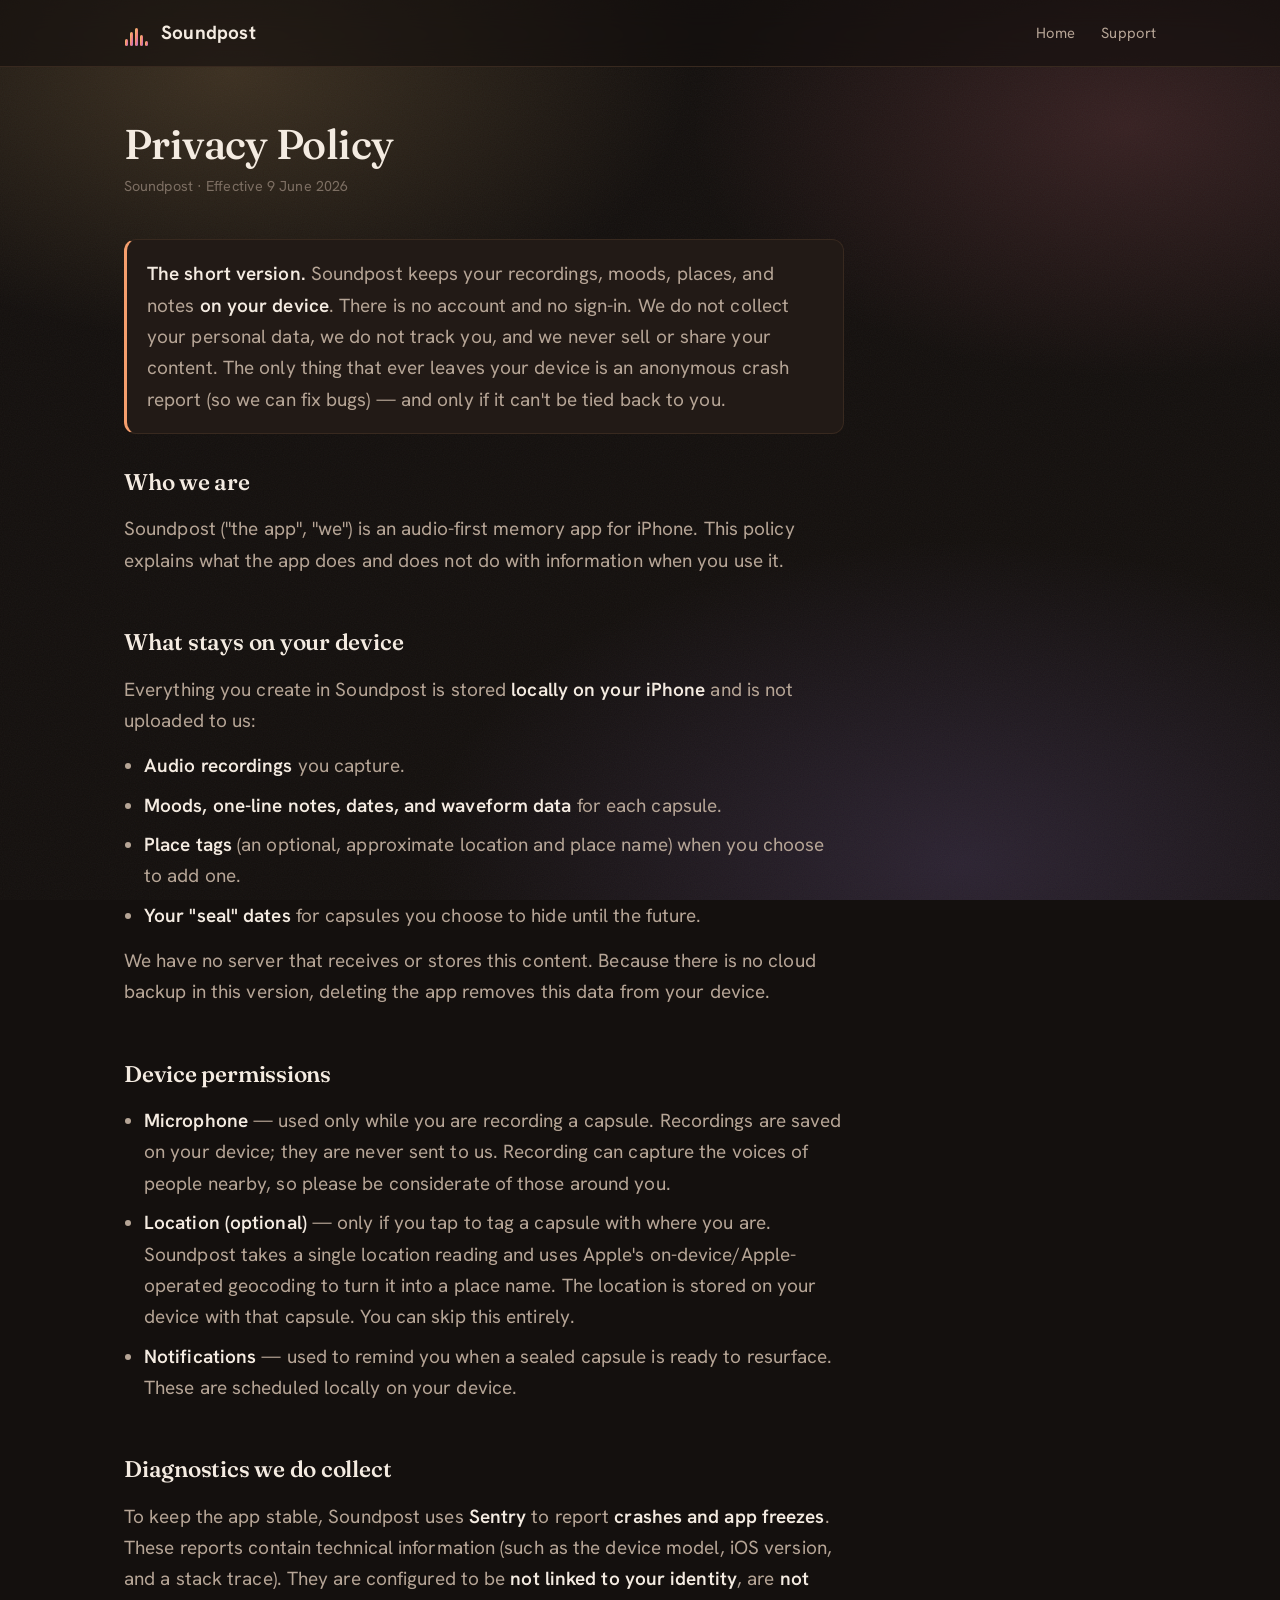
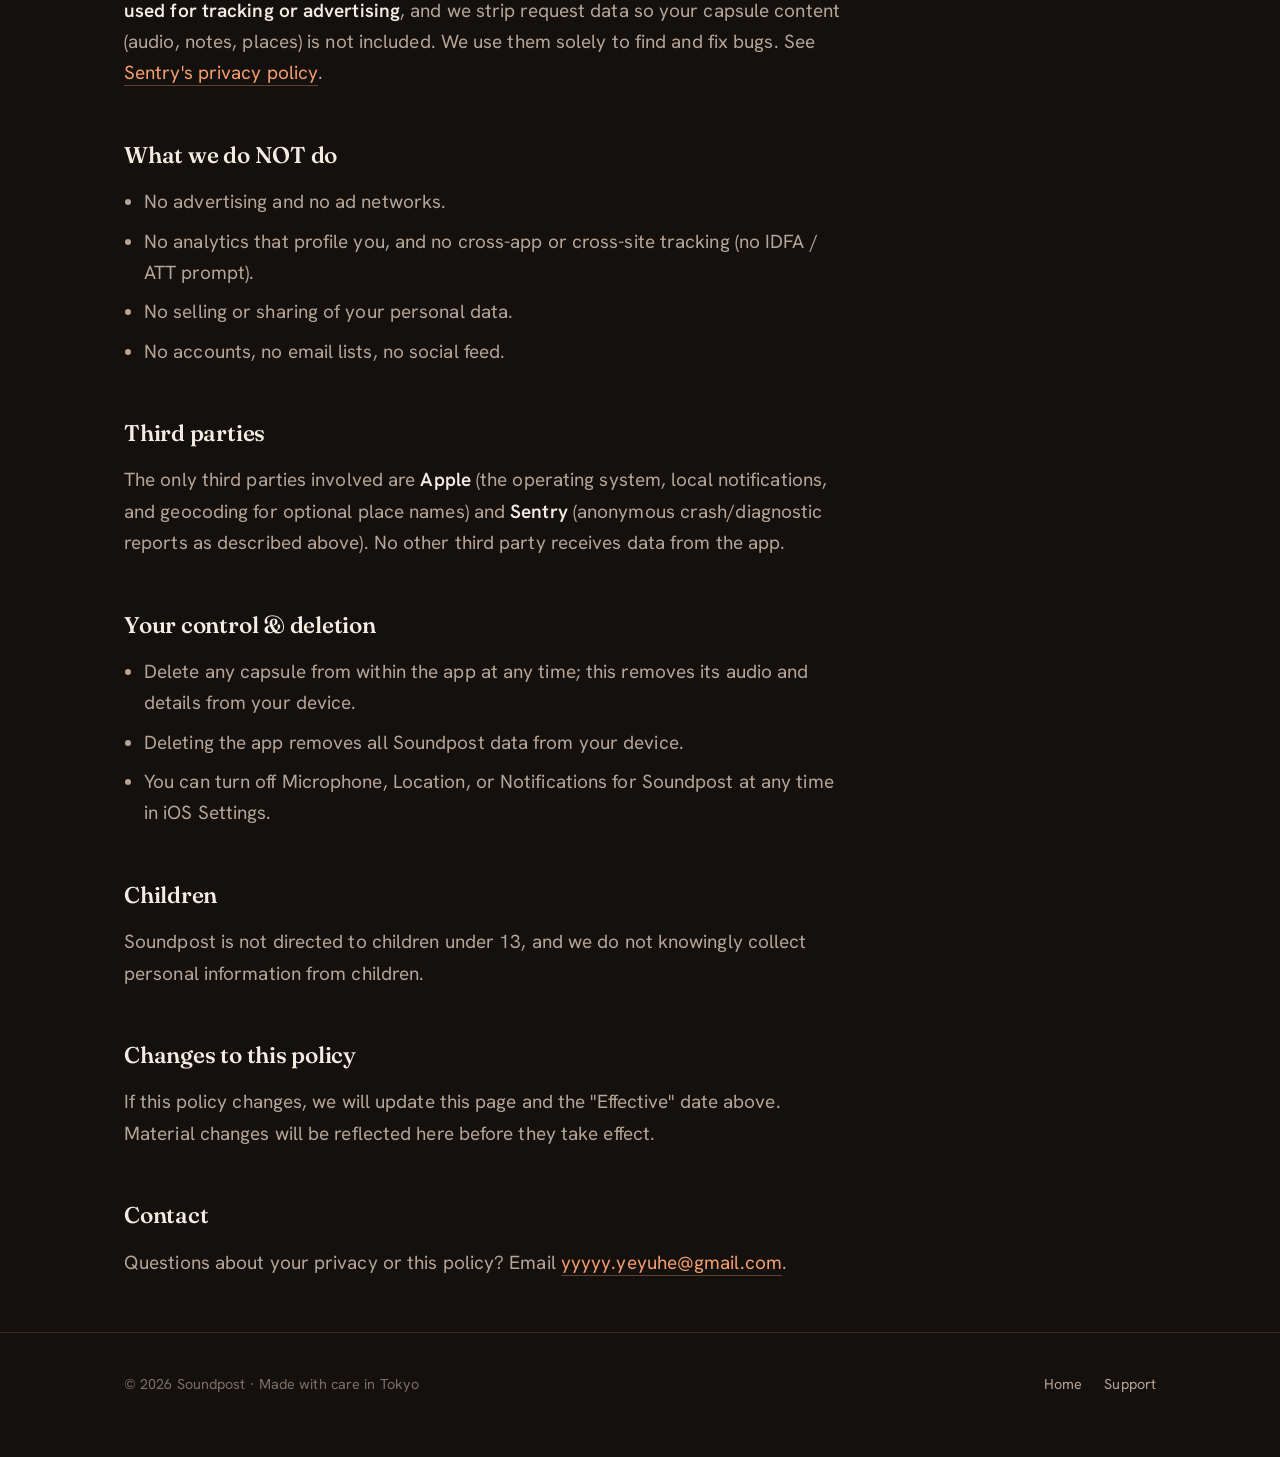
==== privacy.html @ b6d3c510 "Soundpost site: landing + privacy policy 🤖 Generated with [Claude Code](https://claude.com/claude-co" ====
<!DOCTYPE html>
<html lang="en">
<head>
<meta charset="UTF-8">
<meta name="viewport" content="width=device-width, initial-scale=1.0">
<title>Privacy Policy — Soundpost</title>
<meta name="description" content="Soundpost's privacy policy. Soundpost stores your sound capsules on your device, collects no personal data, and does no tracking.">
<link rel="preconnect" href="https://fonts.googleapis.com">
<link rel="preconnect" href="https://fonts.gstatic.com" crossorigin>
<link href="https://fonts.googleapis.com/css2?family=Fraunces:ital,opsz,wght@0,9..144,400..600;1,9..144,400..600&family=Hanken+Grotesk:wght@400;500;600;700&display=swap" rel="stylesheet">
<link rel="stylesheet" href="styles.css">
</head>
<body>

<header class="nav">
  <div class="wrap">
    <a class="brand" href="index.html">
      <span class="mark" aria-hidden="true">
        <span style="height:7px;animation-delay:0s"></span><span style="height:14px;animation-delay:.15s"></span><span style="height:18px;animation-delay:.3s"></span><span style="height:11px;animation-delay:.45s"></span><span style="height:5px;animation-delay:.6s"></span>
      </span>
      Soundpost
    </a>
    <nav class="nav-links">
      <a href="index.html">Home</a>
      <a href="mailto:yyyyy.yeyuhe@gmail.com">Support</a>
    </nav>
  </div>
</header>

<main class="legal">
  <div class="wrap">
    <h1 class="ph">Privacy Policy</h1>
    <p class="meta">Soundpost · Effective 9 June 2026</p>

    <div class="prose">
      <div class="callout">
        <strong>The short version.</strong> Soundpost keeps your recordings, moods, places, and notes
        <strong>on your device</strong>. There is no account and no sign-in. We do not collect your personal
        data, we do not track you, and we never sell or share your content. The only thing that ever leaves
        your device is an anonymous crash report (so we can fix bugs) — and only if it can't be tied back to you.
      </div>

      <h2>Who we are</h2>
      <p>Soundpost ("the app", "we") is an audio-first memory app for iPhone. This policy explains what the app
      does and does not do with information when you use it.</p>

      <h2>What stays on your device</h2>
      <p>Everything you create in Soundpost is stored <strong>locally on your iPhone</strong> and is not uploaded
      to us:</p>
      <ul>
        <li><strong>Audio recordings</strong> you capture.</li>
        <li><strong>Moods, one-line notes, dates, and waveform data</strong> for each capsule.</li>
        <li><strong>Place tags</strong> (an optional, approximate location and place name) when you choose to add one.</li>
        <li><strong>Your "seal" dates</strong> for capsules you choose to hide until the future.</li>
      </ul>
      <p>We have no server that receives or stores this content. Because there is no cloud backup in this
      version, deleting the app removes this data from your device.</p>

      <h2>Device permissions</h2>
      <ul>
        <li><strong>Microphone</strong> — used only while you are recording a capsule. Recordings are saved on
        your device; they are never sent to us. Recording can capture the voices of people nearby, so please be
        considerate of those around you.</li>
        <li><strong>Location (optional)</strong> — only if you tap to tag a capsule with where you are. Soundpost
        takes a single location reading and uses Apple's on-device/Apple-operated geocoding to turn it into a
        place name. The location is stored on your device with that capsule. You can skip this entirely.</li>
        <li><strong>Notifications</strong> — used to remind you when a sealed capsule is ready to resurface.
        These are scheduled locally on your device.</li>
      </ul>

      <h2>Diagnostics we do collect</h2>
      <p>To keep the app stable, Soundpost uses <strong>Sentry</strong> to report <strong>crashes and app
      freezes</strong>. These reports contain technical information (such as the device model, iOS version, and a
      stack trace). They are configured to be <strong>not linked to your identity</strong>, are <strong>not used
      for tracking or advertising</strong>, and we strip request data so your capsule content (audio, notes,
      places) is not included. We use them solely to find and fix bugs. See
      <a href="https://sentry.io/privacy/" rel="noopener" target="_blank">Sentry's privacy policy</a>.</p>

      <h2>What we do NOT do</h2>
      <ul>
        <li>No advertising and no ad networks.</li>
        <li>No analytics that profile you, and no cross-app or cross-site tracking (no IDFA / ATT prompt).</li>
        <li>No selling or sharing of your personal data.</li>
        <li>No accounts, no email lists, no social feed.</li>
      </ul>

      <h2>Third parties</h2>
      <p>The only third parties involved are <strong>Apple</strong> (the operating system, local notifications,
      and geocoding for optional place names) and <strong>Sentry</strong> (anonymous crash/diagnostic reports as
      described above). No other third party receives data from the app.</p>

      <h2>Your control & deletion</h2>
      <ul>
        <li>Delete any capsule from within the app at any time; this removes its audio and details from your device.</li>
        <li>Deleting the app removes all Soundpost data from your device.</li>
        <li>You can turn off Microphone, Location, or Notifications for Soundpost at any time in iOS Settings.</li>
      </ul>

      <h2>Children</h2>
      <p>Soundpost is not directed to children under 13, and we do not knowingly collect personal information
      from children.</p>

      <h2>Changes to this policy</h2>
      <p>If this policy changes, we will update this page and the "Effective" date above. Material changes will be
      reflected here before they take effect.</p>

      <h2>Contact</h2>
      <p>Questions about your privacy or this policy? Email
      <a href="mailto:yyyyy.yeyuhe@gmail.com">yyyyy.yeyuhe@gmail.com</a>.</p>
    </div>
  </div>
</main>

<footer class="foot">
  <div class="wrap">
    <span>© 2026 Soundpost · Made with care in Tokyo</span>
    <span class="foot-links">
      <a href="index.html">Home</a>
      <a href="mailto:yyyyy.yeyuhe@gmail.com">Support</a>
    </span>
  </div>
</footer>

</body>
</html>
---- styles.css ----
/* Soundpost — site styles
   Aesthetic: warm, intimate, editorial. Sunset gradient (from the app icon) +
   waveform motif on deep warm charcoal. Fraunces display over Hanken Grotesk. */

:root {
  --bg:        #14100e;
  --bg-2:      #1d1714;
  --surface:   #221a16;
  --ink:       #f4ebe1;
  --muted:     #b6a596;
  --faint:     #7d6f63;
  --line:      #38291f;
  --coral:     #f59e6d;
  --rose:      #ef7a8b;
  --violet:    #9c7bd6;
  --amber:     #f2c177;
  --grad: linear-gradient(100deg, var(--amber) 0%, var(--coral) 34%, var(--rose) 62%, var(--violet) 100%);
  --radius: 20px;
  --maxw: 1080px;
}

* { box-sizing: border-box; margin: 0; padding: 0; }
html { scroll-behavior: smooth; -webkit-text-size-adjust: 100%; }

body {
  font-family: "Hanken Grotesk", ui-sans-serif, system-ui, sans-serif;
  background: var(--bg);
  color: var(--ink);
  line-height: 1.65;
  font-size: clamp(16px, 1.05vw + 13px, 19px);
  letter-spacing: 0.005em;
  overflow-x: hidden;
  position: relative;
}

/* warm gradient-mesh atmosphere */
body::before {
  content: "";
  position: fixed; inset: 0; z-index: -2;
  background:
    radial-gradient(60% 50% at 18% 8%, rgba(242,193,119,.18), transparent 60%),
    radial-gradient(55% 45% at 88% 14%, rgba(239,122,139,.16), transparent 62%),
    radial-gradient(70% 60% at 75% 96%, rgba(156,123,214,.18), transparent 60%),
    var(--bg);
}
/* film grain */
body::after {
  content: "";
  position: fixed; inset: 0; z-index: -1; pointer-events: none; opacity: .045;
  background-image: url("data:image/svg+xml,%3Csvg xmlns='http://www.w3.org/2000/svg' width='160' height='160'%3E%3Cfilter id='n'%3E%3CfeTurbulence type='fractalNoise' baseFrequency='0.85' numOctaves='2'/%3E%3C/filter%3E%3Crect width='100%25' height='100%25' filter='url(%23n)'/%3E%3C/svg%3E");
}

.wrap { max-width: var(--maxw); margin: 0 auto; padding: 0 24px; }

/* ---- nav ---- */
header.nav {
  position: sticky; top: 0; z-index: 10;
  backdrop-filter: blur(14px);
  background: rgba(20,16,14,.62);
  border-bottom: 1px solid var(--line);
}
.nav .wrap { display: flex; align-items: center; justify-content: space-between; height: 66px; }
.brand { display: flex; align-items: center; gap: 11px; font-weight: 700; letter-spacing: .01em; color: var(--ink); text-decoration: none; }
.brand .mark { width: 26px; height: 18px; display: block; }
.brand .mark span {
  display:inline-block; width:3px; margin:0 1px; border-radius:3px;
  background: var(--grad);
  animation: bar 1.5s ease-in-out infinite;
}
.nav-links { display: flex; gap: 26px; }
.nav-links a { color: var(--muted); text-decoration: none; font-size: .92rem; transition: color .2s; }
.nav-links a:hover { color: var(--ink); }

/* ---- hero ---- */
.hero { padding: clamp(64px, 11vw, 150px) 0 clamp(48px, 8vw, 96px); }
.eyebrow {
  font-size: .78rem; letter-spacing: .26em; text-transform: uppercase;
  color: var(--coral); margin-bottom: 26px; font-weight: 600;
}
h1 {
  font-family: "Fraunces", Georgia, serif;
  font-weight: 540;
  font-size: clamp(2.6rem, 6.4vw, 5.3rem);
  line-height: 1.02;
  letter-spacing: -0.018em;
  max-width: 16ch;
}
h1 em {
  font-style: italic;
  background: var(--grad);
  -webkit-background-clip: text; background-clip: text;
  -webkit-text-fill-color: transparent;
}
.lede {
  margin-top: 28px; max-width: 56ch; color: var(--muted);
  font-size: clamp(1.05rem, 1.4vw, 1.28rem);
}

/* animated hero waveform */
.wave { display: flex; align-items: center; gap: 4px; height: 86px; margin: 46px 0 8px; }
.wave i {
  flex: 0 0 auto; width: 5px; border-radius: 5px; background: var(--grad);
  height: 18%; opacity: .9; transform-origin: center;
  animation: bar 1.6s ease-in-out infinite;
}
@keyframes bar { 0%,100% { transform: scaleY(.3); } 50% { transform: scaleY(1); } }

.cta-row { display: flex; gap: 14px; flex-wrap: wrap; margin-top: 30px; align-items: center; }
.btn {
  display: inline-flex; align-items: center; gap: 9px;
  padding: 13px 22px; border-radius: 999px; font-weight: 600; font-size: .95rem;
  text-decoration: none; border: 1px solid transparent; transition: transform .15s ease, box-shadow .2s ease;
}
.btn-primary { background: var(--grad); color: #2a160c; box-shadow: 0 8px 30px -10px rgba(245,158,109,.5); }
.btn-primary:hover { transform: translateY(-2px); box-shadow: 0 14px 40px -12px rgba(239,122,139,.55); }
.btn-ghost { color: var(--ink); border-color: var(--line); }
.btn-ghost:hover { border-color: var(--coral); color: var(--coral); }
.soon { font-size: .82rem; color: var(--faint); }

/* ---- feature cards ---- */
.cards { display: grid; grid-template-columns: repeat(auto-fit, minmax(248px, 1fr)); gap: 18px; padding: 18px 0 90px; }
.card {
  background: linear-gradient(180deg, var(--surface), var(--bg-2));
  border: 1px solid var(--line); border-radius: var(--radius);
  padding: 26px 24px; position: relative; overflow: hidden;
}
.card .ic { font-size: 1.4rem; margin-bottom: 12px; display: block; }
.card h3 { font-family: "Fraunces", serif; font-weight: 560; font-size: 1.22rem; margin-bottom: 7px; letter-spacing: -.01em; }
.card p { color: var(--muted); font-size: .96rem; }
.card::after {
  content: ""; position: absolute; left: 0; right: 0; bottom: 0; height: 2px; background: var(--grad);
  opacity: .55;
}

/* ---- honest section ---- */
.honest { border-top: 1px solid var(--line); padding: 76px 0; }
.honest h2, .legal h1.ph {
  font-family: "Fraunces", serif; font-weight: 540; font-size: clamp(1.8rem, 3.4vw, 2.6rem);
  letter-spacing: -.015em; margin-bottom: 10px;
}
.honest .sub { color: var(--faint); margin-bottom: 34px; }
.honest ul { list-style: none; display: grid; gap: 16px; max-width: 760px; }
.honest li { display: flex; gap: 14px; color: var(--muted); }
.honest li b { color: var(--ink); font-weight: 600; }
.honest li .dot { flex: 0 0 auto; width: 8px; height: 8px; border-radius: 50%; margin-top: 11px; background: var(--grad); }

/* ---- legal / privacy prose ---- */
.legal { padding: 56px 0 40px; }
.legal .meta { color: var(--faint); font-size: .9rem; margin-bottom: 40px; }
.legal .prose { max-width: 720px; }
.legal h2 {
  font-family: "Fraunces", serif; font-weight: 560; font-size: 1.42rem; letter-spacing: -.01em;
  margin: 40px 0 12px; padding-top: 8px;
}
.legal h2:first-of-type { margin-top: 8px; }
.legal p, .legal li { color: var(--muted); margin-bottom: 14px; }
.legal ul { padding-left: 20px; margin-bottom: 14px; }
.legal li { margin-bottom: 8px; }
.legal strong { color: var(--ink); font-weight: 600; }
.legal a { color: var(--coral); text-decoration: none; border-bottom: 1px solid rgba(245,158,109,.35); }
.legal a:hover { border-color: var(--coral); }
.callout {
  background: var(--surface); border: 1px solid var(--line); border-left: 3px solid var(--coral);
  border-radius: 12px; padding: 18px 20px; margin: 22px 0; color: var(--muted);
}

/* ---- footer ---- */
footer.foot { border-top: 1px solid var(--line); padding: 40px 0 60px; color: var(--faint); font-size: .9rem; }
footer.foot .wrap { display: flex; justify-content: space-between; flex-wrap: wrap; gap: 16px; align-items: center; }
footer.foot a { color: var(--muted); text-decoration: none; }
footer.foot a:hover { color: var(--coral); }
.foot-links { display: flex; gap: 22px; }

@media (max-width: 560px) {
  .nav-links { gap: 16px; }
  .nav-links a.hide-sm { display: none; }
}
@media (prefers-reduced-motion: reduce) {
  .wave i, .brand .mark span { animation: none !important; }
  .wave i { height: 60%; }
}
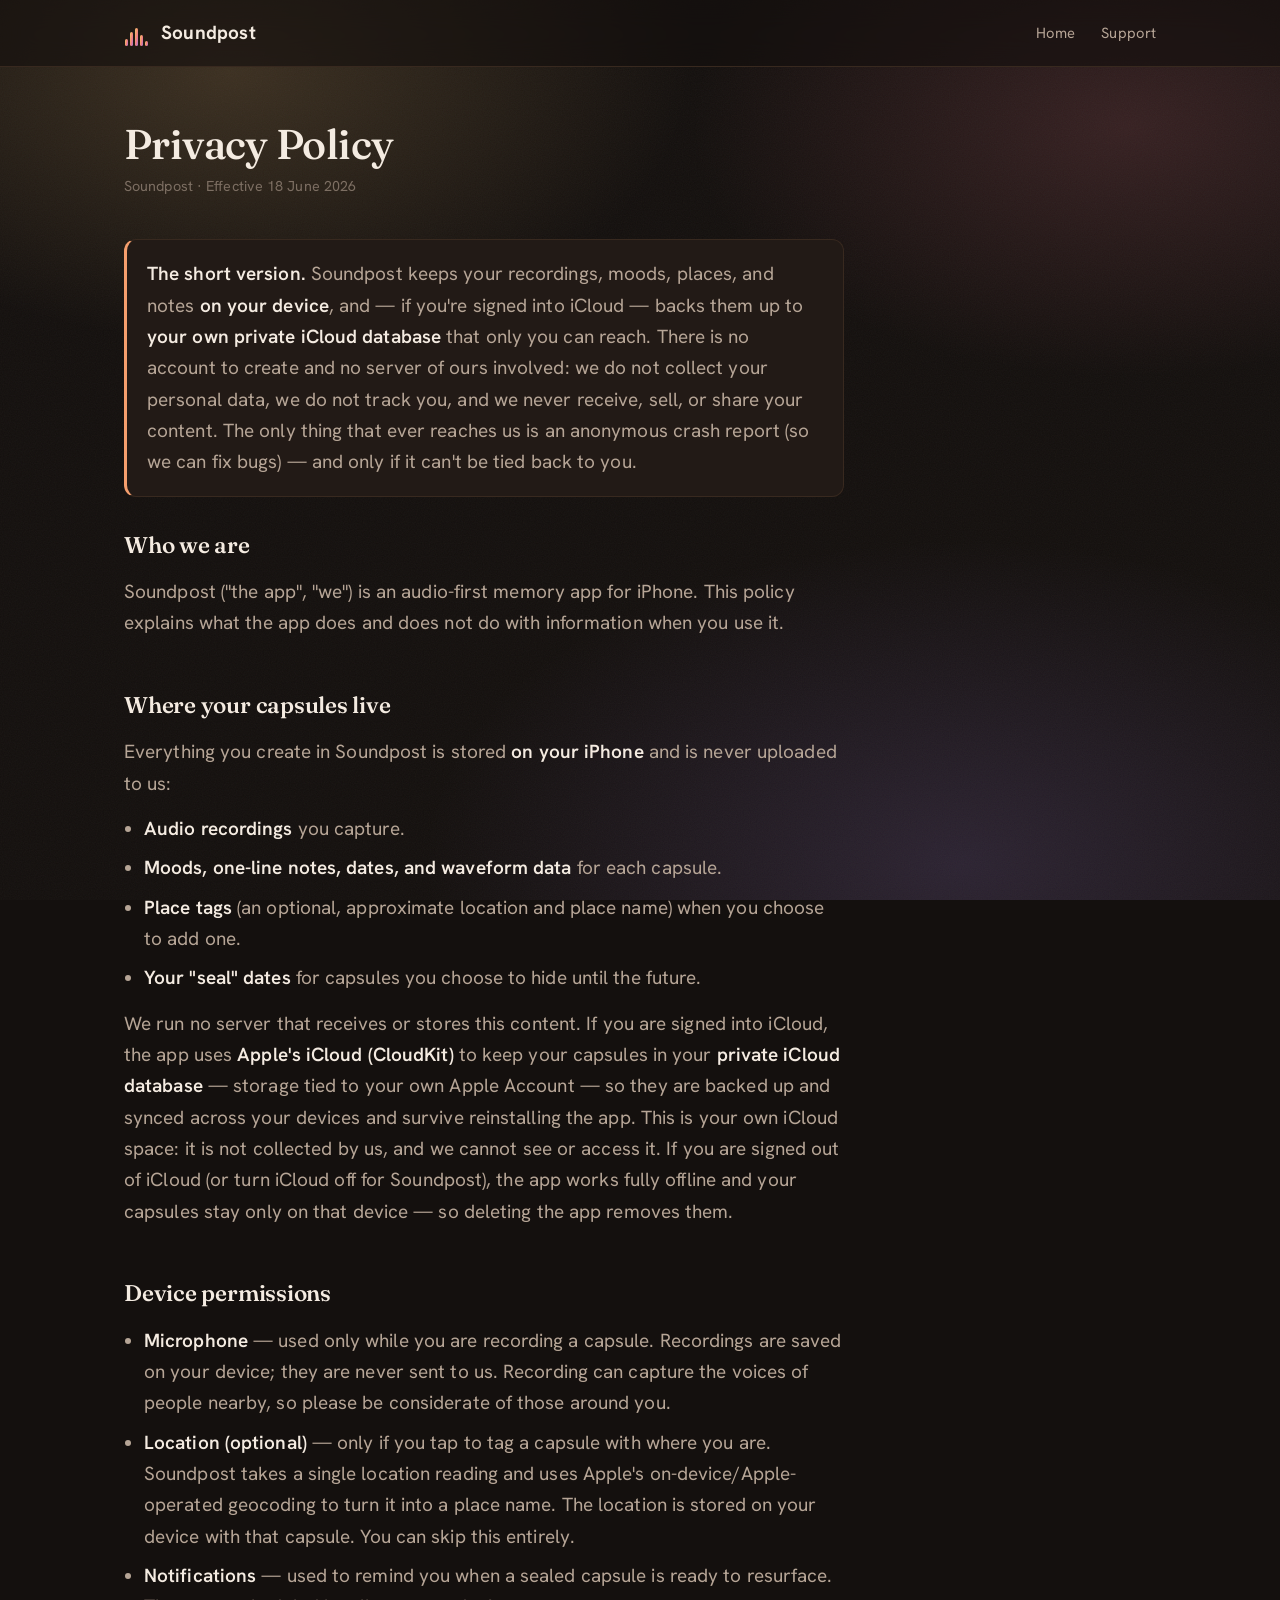
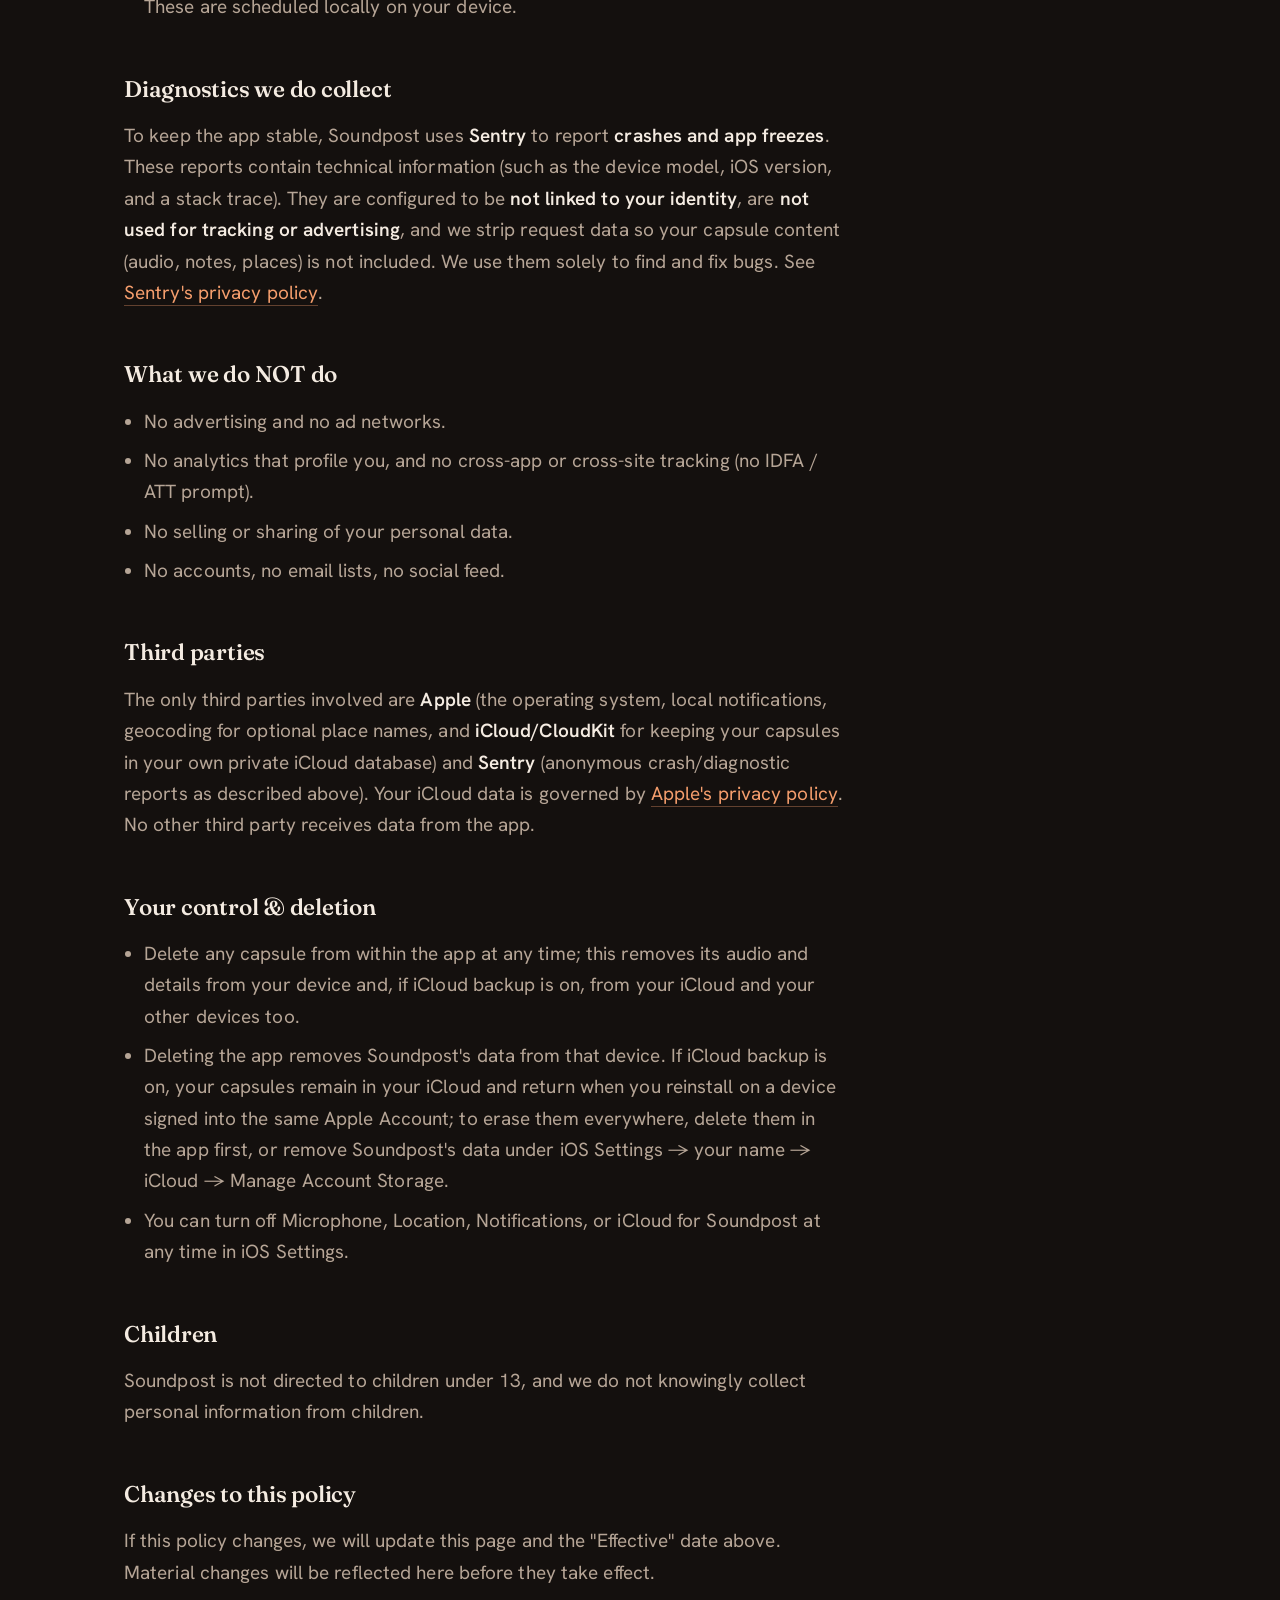
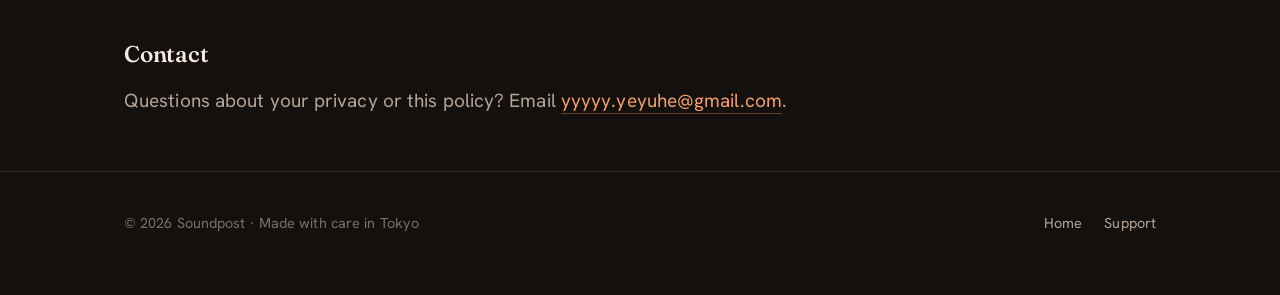
==== commit b095f575: "privacy: capsules stored in the user's own iCloud private database (M9) Reflects M9 durability: caps" ====
--- a/privacy.html
+++ b/privacy.html
@@ -4,7 +4,7 @@
 <meta charset="UTF-8">
 <meta name="viewport" content="width=device-width, initial-scale=1.0">
 <title>Privacy Policy — Soundpost</title>
-<meta name="description" content="Soundpost's privacy policy. Soundpost stores your sound capsules on your device, collects no personal data, and does no tracking.">
+<meta name="description" content="Soundpost's privacy policy. Soundpost stores your sound capsules on your device and in your own private iCloud, collects no personal data, and does no tracking.">
 <link rel="preconnect" href="https://fonts.googleapis.com">
 <link rel="preconnect" href="https://fonts.gstatic.com" crossorigin>
 <link href="https://fonts.googleapis.com/css2?family=Fraunces:ital,opsz,wght@0,9..144,400..600;1,9..144,400..600&family=Hanken+Grotesk:wght@400;500;600;700&display=swap" rel="stylesheet">
@@ -30,22 +30,24 @@
 <main class="legal">
   <div class="wrap">
     <h1 class="ph">Privacy Policy</h1>
-    <p class="meta">Soundpost · Effective 9 June 2026</p>
+    <p class="meta">Soundpost · Effective 18 June 2026</p>
 
     <div class="prose">
       <div class="callout">
         <strong>The short version.</strong> Soundpost keeps your recordings, moods, places, and notes
-        <strong>on your device</strong>. There is no account and no sign-in. We do not collect your personal
-        data, we do not track you, and we never sell or share your content. The only thing that ever leaves
-        your device is an anonymous crash report (so we can fix bugs) — and only if it can't be tied back to you.
+        <strong>on your device</strong>, and — if you're signed into iCloud — backs them up to
+        <strong>your own private iCloud database</strong> that only you can reach. There is no account to
+        create and no server of ours involved: we do not collect your personal data, we do not track you, and
+        we never receive, sell, or share your content. The only thing that ever reaches us is an anonymous
+        crash report (so we can fix bugs) — and only if it can't be tied back to you.
       </div>
 
       <h2>Who we are</h2>
       <p>Soundpost ("the app", "we") is an audio-first memory app for iPhone. This policy explains what the app
       does and does not do with information when you use it.</p>
 
-      <h2>What stays on your device</h2>
-      <p>Everything you create in Soundpost is stored <strong>locally on your iPhone</strong> and is not uploaded
+      <h2>Where your capsules live</h2>
+      <p>Everything you create in Soundpost is stored <strong>on your iPhone</strong> and is never uploaded
       to us:</p>
       <ul>
         <li><strong>Audio recordings</strong> you capture.</li>
@@ -53,8 +55,12 @@
         <li><strong>Place tags</strong> (an optional, approximate location and place name) when you choose to add one.</li>
         <li><strong>Your "seal" dates</strong> for capsules you choose to hide until the future.</li>
       </ul>
-      <p>We have no server that receives or stores this content. Because there is no cloud backup in this
-      version, deleting the app removes this data from your device.</p>
+      <p>We run no server that receives or stores this content. If you are signed into iCloud, the app uses
+      <strong>Apple's iCloud (CloudKit)</strong> to keep your capsules in your <strong>private iCloud
+      database</strong> — storage tied to your own Apple Account — so they are backed up and synced across
+      your devices and survive reinstalling the app. This is your own iCloud space: it is not collected by us,
+      and we cannot see or access it. If you are signed out of iCloud (or turn iCloud off for Soundpost), the
+      app works fully offline and your capsules stay only on that device — so deleting the app removes them.</p>
 
       <h2>Device permissions</h2>
       <ul>
@@ -86,14 +92,21 @@
 
       <h2>Third parties</h2>
       <p>The only third parties involved are <strong>Apple</strong> (the operating system, local notifications,
-      and geocoding for optional place names) and <strong>Sentry</strong> (anonymous crash/diagnostic reports as
-      described above). No other third party receives data from the app.</p>
+      geocoding for optional place names, and <strong>iCloud/CloudKit</strong> for keeping your capsules in your
+      own private iCloud database) and <strong>Sentry</strong> (anonymous crash/diagnostic reports as
+      described above). Your iCloud data is governed by
+      <a href="https://www.apple.com/legal/privacy/" rel="noopener" target="_blank">Apple's privacy policy</a>.
+      No other third party receives data from the app.</p>
 
       <h2>Your control & deletion</h2>
       <ul>
-        <li>Delete any capsule from within the app at any time; this removes its audio and details from your device.</li>
-        <li>Deleting the app removes all Soundpost data from your device.</li>
-        <li>You can turn off Microphone, Location, or Notifications for Soundpost at any time in iOS Settings.</li>
+        <li>Delete any capsule from within the app at any time; this removes its audio and details from your
+        device and, if iCloud backup is on, from your iCloud and your other devices too.</li>
+        <li>Deleting the app removes Soundpost's data from that device. If iCloud backup is on, your capsules
+        remain in your iCloud and return when you reinstall on a device signed into the same Apple Account; to
+        erase them everywhere, delete them in the app first, or remove Soundpost's data under iOS Settings →
+        your name → iCloud → Manage Account Storage.</li>
+        <li>You can turn off Microphone, Location, Notifications, or iCloud for Soundpost at any time in iOS Settings.</li>
       </ul>
 
       <h2>Children</h2>
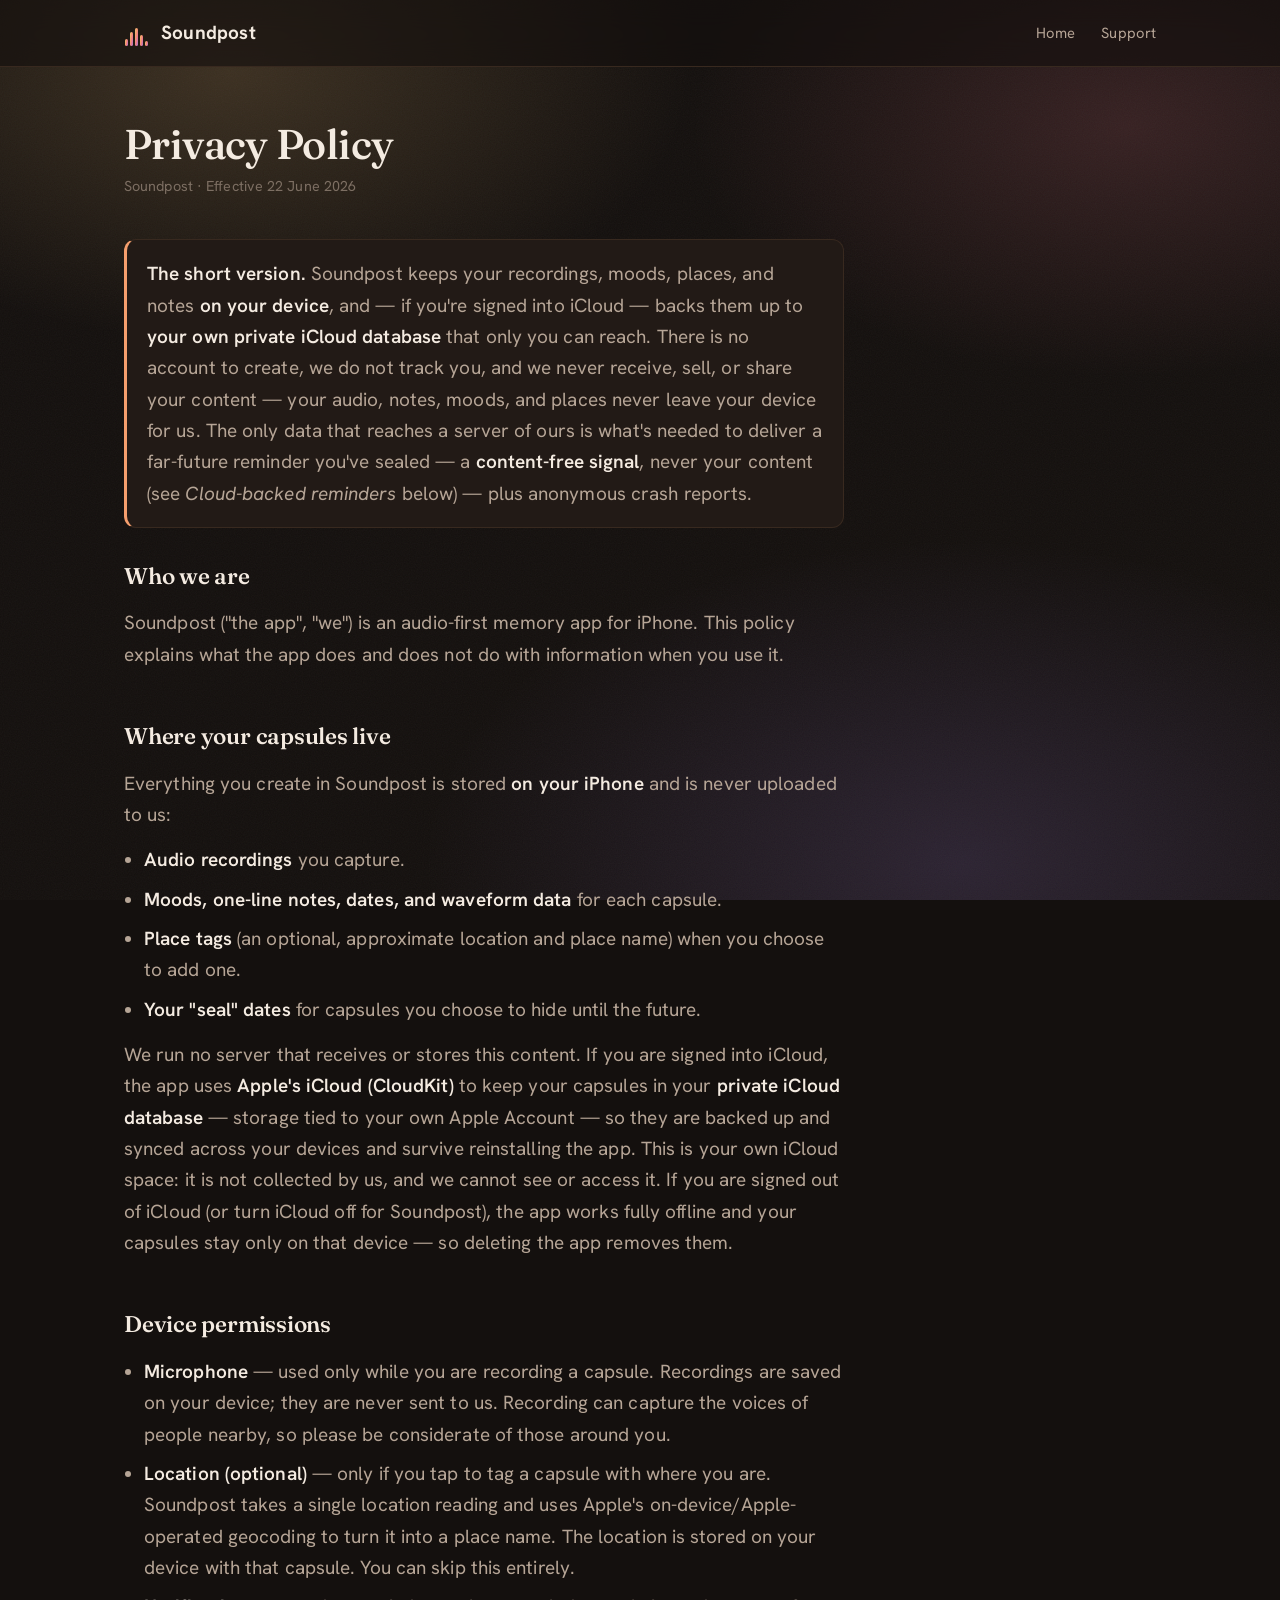
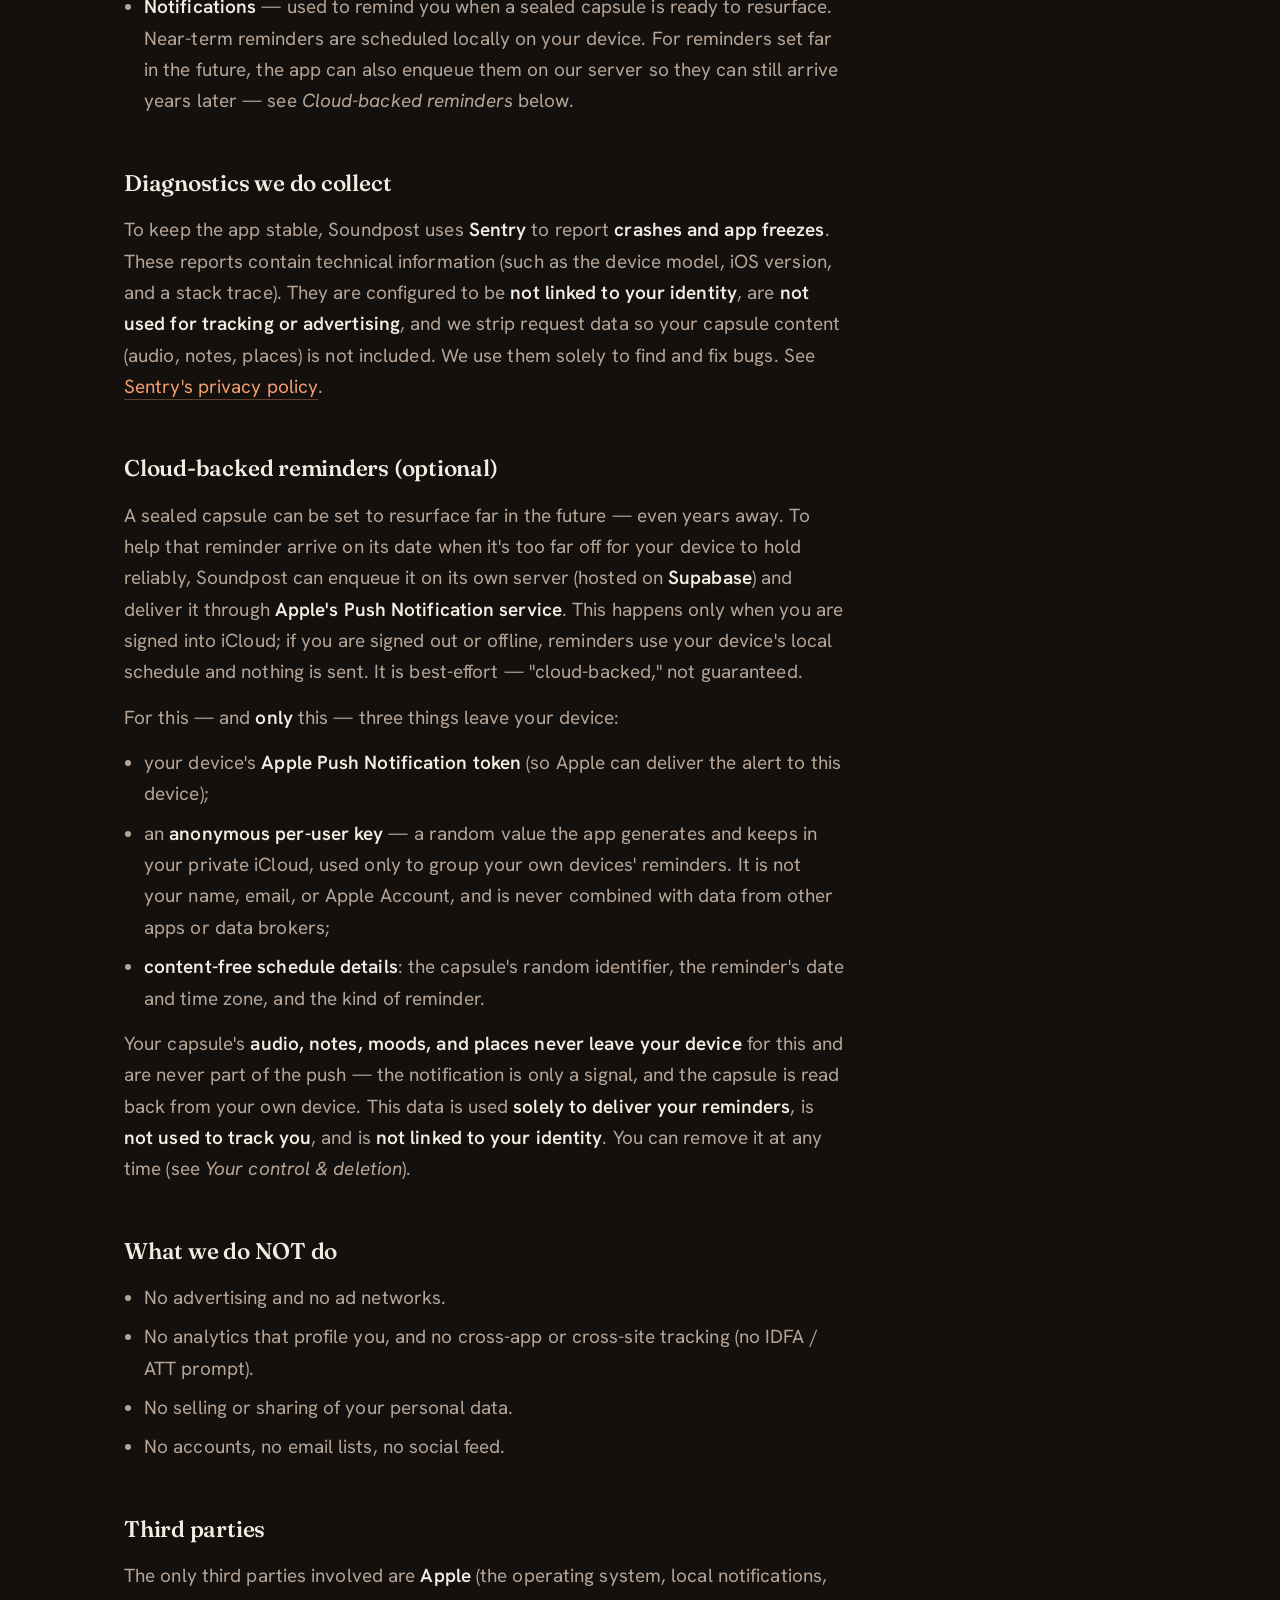
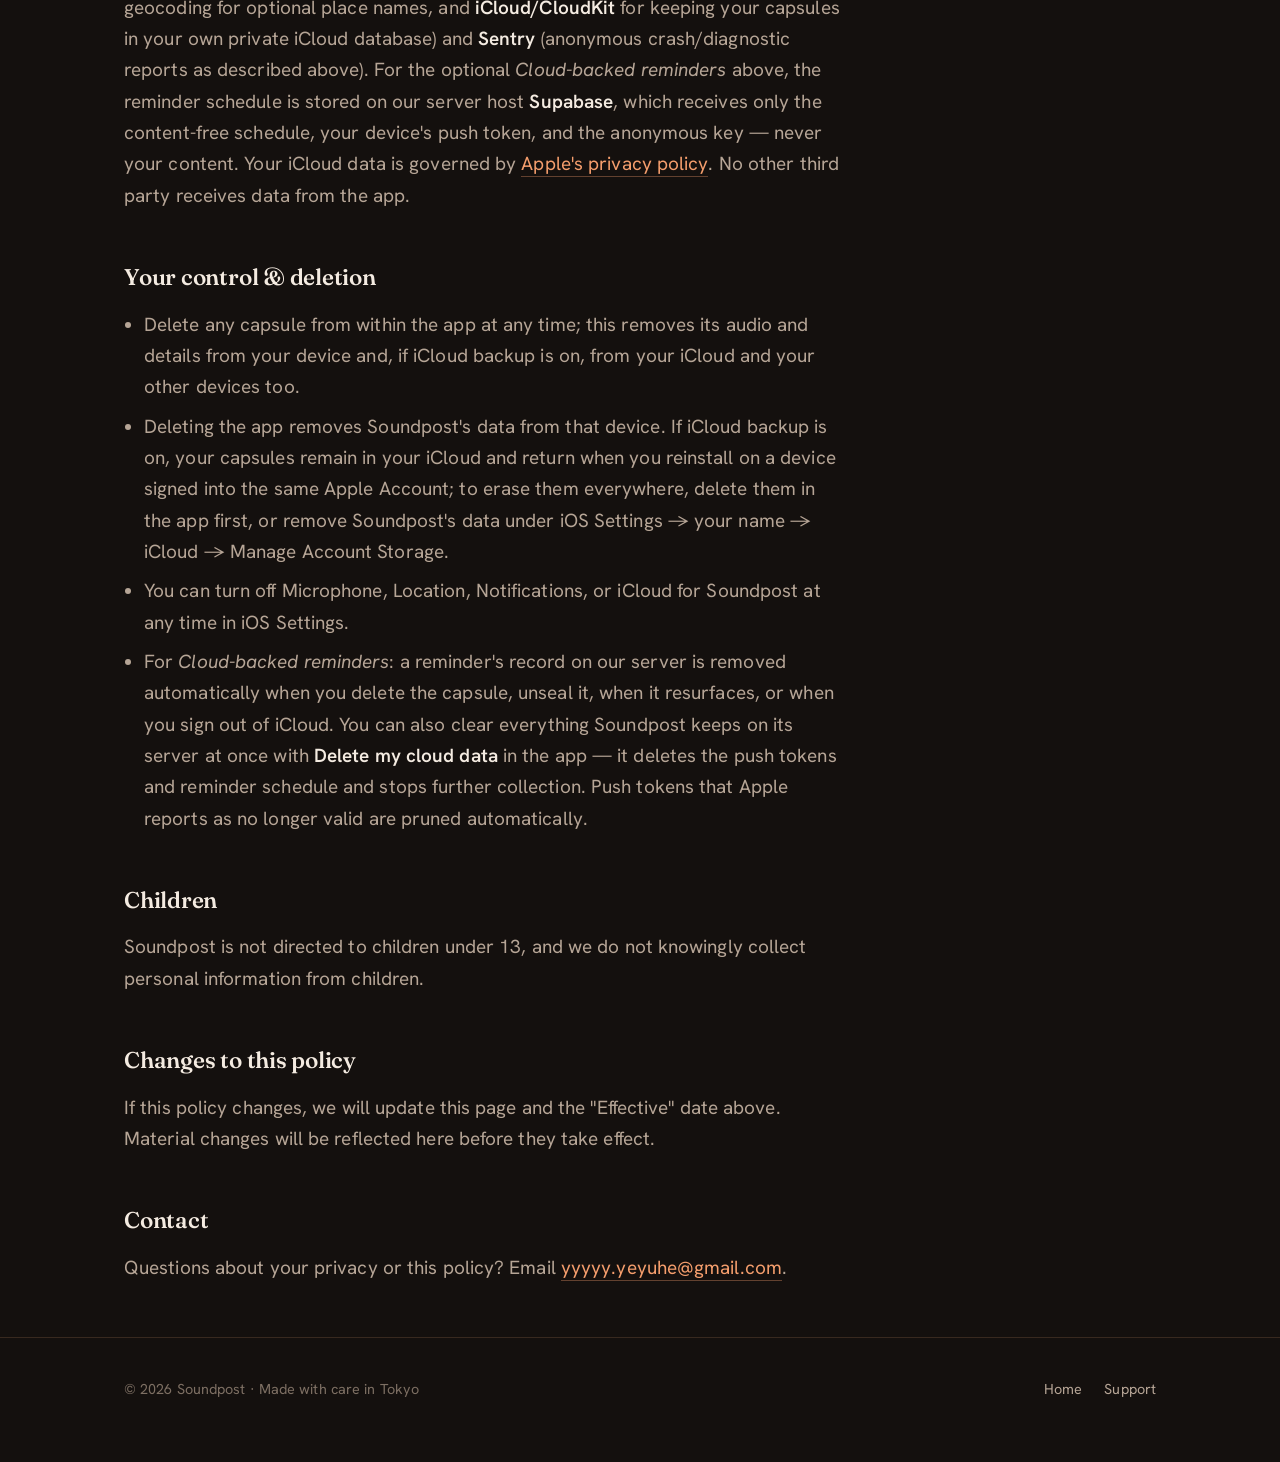
==== commit 77270feb: "Privacy: disclose M10 cloud-backed reminder delivery Soundpost M10 adds optional server-backed far-f" ====
--- a/privacy.html
+++ b/privacy.html
@@ -30,16 +30,17 @@
 <main class="legal">
   <div class="wrap">
     <h1 class="ph">Privacy Policy</h1>
-    <p class="meta">Soundpost · Effective 18 June 2026</p>
+    <p class="meta">Soundpost · Effective 22 June 2026</p>
 
     <div class="prose">
       <div class="callout">
         <strong>The short version.</strong> Soundpost keeps your recordings, moods, places, and notes
         <strong>on your device</strong>, and — if you're signed into iCloud — backs them up to
         <strong>your own private iCloud database</strong> that only you can reach. There is no account to
-        create and no server of ours involved: we do not collect your personal data, we do not track you, and
-        we never receive, sell, or share your content. The only thing that ever reaches us is an anonymous
-        crash report (so we can fix bugs) — and only if it can't be tied back to you.
+        create, we do not track you, and we never receive, sell, or share your content — your audio, notes,
+        moods, and places never leave your device for us. The only data that reaches a server of ours is what's
+        needed to deliver a far-future reminder you've sealed — a <strong>content-free signal</strong>, never
+        your content (see <em>Cloud-backed reminders</em> below) — plus anonymous crash reports.
       </div>
 
       <h2>Who we are</h2>
@@ -71,7 +72,9 @@
         takes a single location reading and uses Apple's on-device/Apple-operated geocoding to turn it into a
         place name. The location is stored on your device with that capsule. You can skip this entirely.</li>
         <li><strong>Notifications</strong> — used to remind you when a sealed capsule is ready to resurface.
-        These are scheduled locally on your device.</li>
+        Near-term reminders are scheduled locally on your device. For reminders set far in the future, the app
+        can also enqueue them on our server so they can still arrive years later — see
+        <em>Cloud-backed reminders</em> below.</li>
       </ul>
 
       <h2>Diagnostics we do collect</h2>
@@ -81,6 +84,28 @@
       for tracking or advertising</strong>, and we strip request data so your capsule content (audio, notes,
       places) is not included. We use them solely to find and fix bugs. See
       <a href="https://sentry.io/privacy/" rel="noopener" target="_blank">Sentry's privacy policy</a>.</p>
+
+      <h2>Cloud-backed reminders (optional)</h2>
+      <p>A sealed capsule can be set to resurface far in the future — even years away. To help that reminder
+      arrive on its date when it's too far off for your device to hold reliably, Soundpost can enqueue it on its
+      own server (hosted on <strong>Supabase</strong>) and deliver it through <strong>Apple's Push Notification
+      service</strong>. This happens only when you are signed into iCloud; if you are signed out or offline,
+      reminders use your device's local schedule and nothing is sent. It is best-effort — "cloud-backed," not
+      guaranteed.</p>
+      <p>For this — and <strong>only</strong> this — three things leave your device:</p>
+      <ul>
+        <li>your device's <strong>Apple Push Notification token</strong> (so Apple can deliver the alert to this device);</li>
+        <li>an <strong>anonymous per-user key</strong> — a random value the app generates and keeps in your private
+        iCloud, used only to group your own devices' reminders. It is not your name, email, or Apple Account, and is
+        never combined with data from other apps or data brokers;</li>
+        <li><strong>content-free schedule details</strong>: the capsule's random identifier, the reminder's date and
+        time zone, and the kind of reminder.</li>
+      </ul>
+      <p>Your capsule's <strong>audio, notes, moods, and places never leave your device</strong> for this and are
+      never part of the push — the notification is only a signal, and the capsule is read back from your own
+      device. This data is used <strong>solely to deliver your reminders</strong>, is <strong>not used to track
+      you</strong>, and is <strong>not linked to your identity</strong>. You can remove it at any time (see
+      <em>Your control &amp; deletion</em>).</p>
 
       <h2>What we do NOT do</h2>
       <ul>
@@ -94,7 +119,9 @@
       <p>The only third parties involved are <strong>Apple</strong> (the operating system, local notifications,
       geocoding for optional place names, and <strong>iCloud/CloudKit</strong> for keeping your capsules in your
       own private iCloud database) and <strong>Sentry</strong> (anonymous crash/diagnostic reports as
-      described above). Your iCloud data is governed by
+      described above). For the optional <em>Cloud-backed reminders</em> above, the reminder schedule is stored on
+      our server host <strong>Supabase</strong>, which receives only the content-free schedule, your device's push
+      token, and the anonymous key — never your content. Your iCloud data is governed by
       <a href="https://www.apple.com/legal/privacy/" rel="noopener" target="_blank">Apple's privacy policy</a>.
       No other third party receives data from the app.</p>
 
@@ -107,6 +134,11 @@
         erase them everywhere, delete them in the app first, or remove Soundpost's data under iOS Settings →
         your name → iCloud → Manage Account Storage.</li>
         <li>You can turn off Microphone, Location, Notifications, or iCloud for Soundpost at any time in iOS Settings.</li>
+        <li>For <em>Cloud-backed reminders</em>: a reminder's record on our server is removed automatically when you
+        delete the capsule, unseal it, when it resurfaces, or when you sign out of iCloud. You can also clear
+        everything Soundpost keeps on its server at once with <strong>Delete my cloud data</strong> in the app —
+        it deletes the push tokens and reminder schedule and stops further collection. Push tokens that Apple
+        reports as no longer valid are pruned automatically.</li>
       </ul>
 
       <h2>Children</h2>
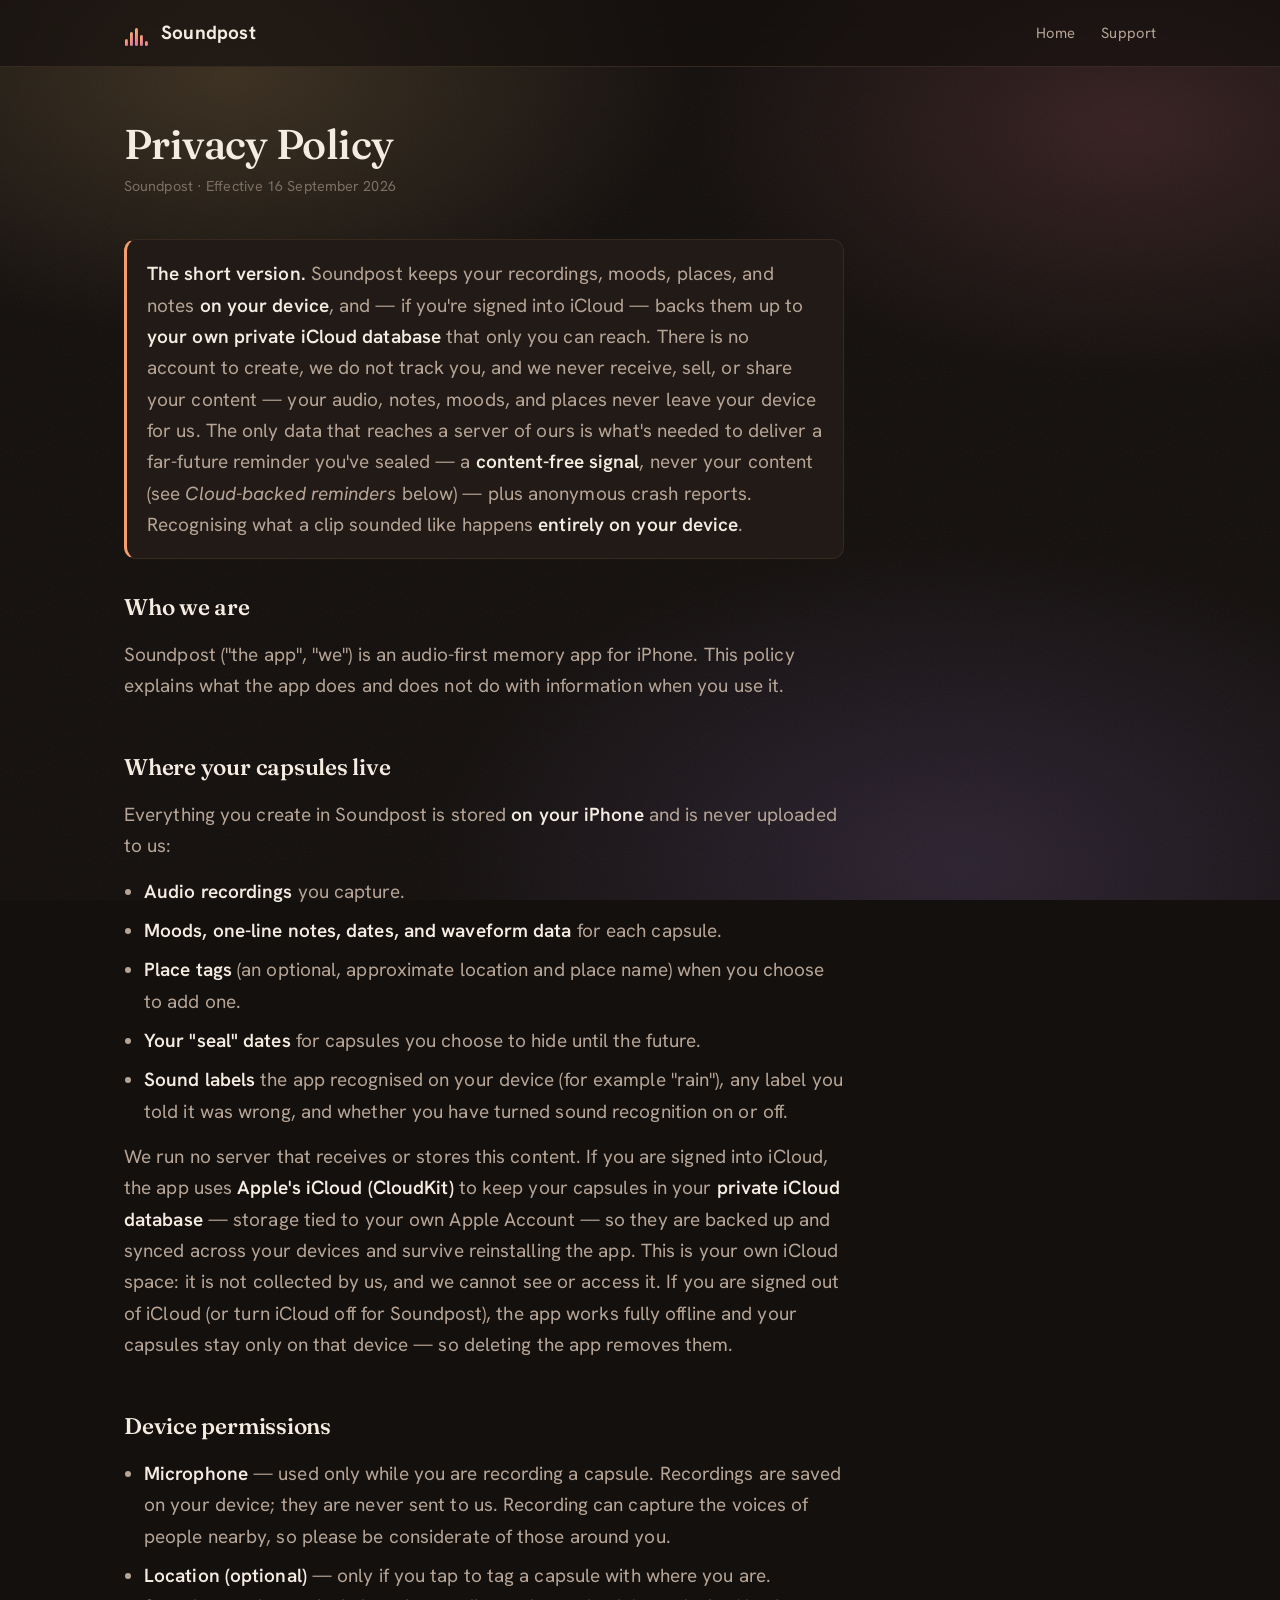
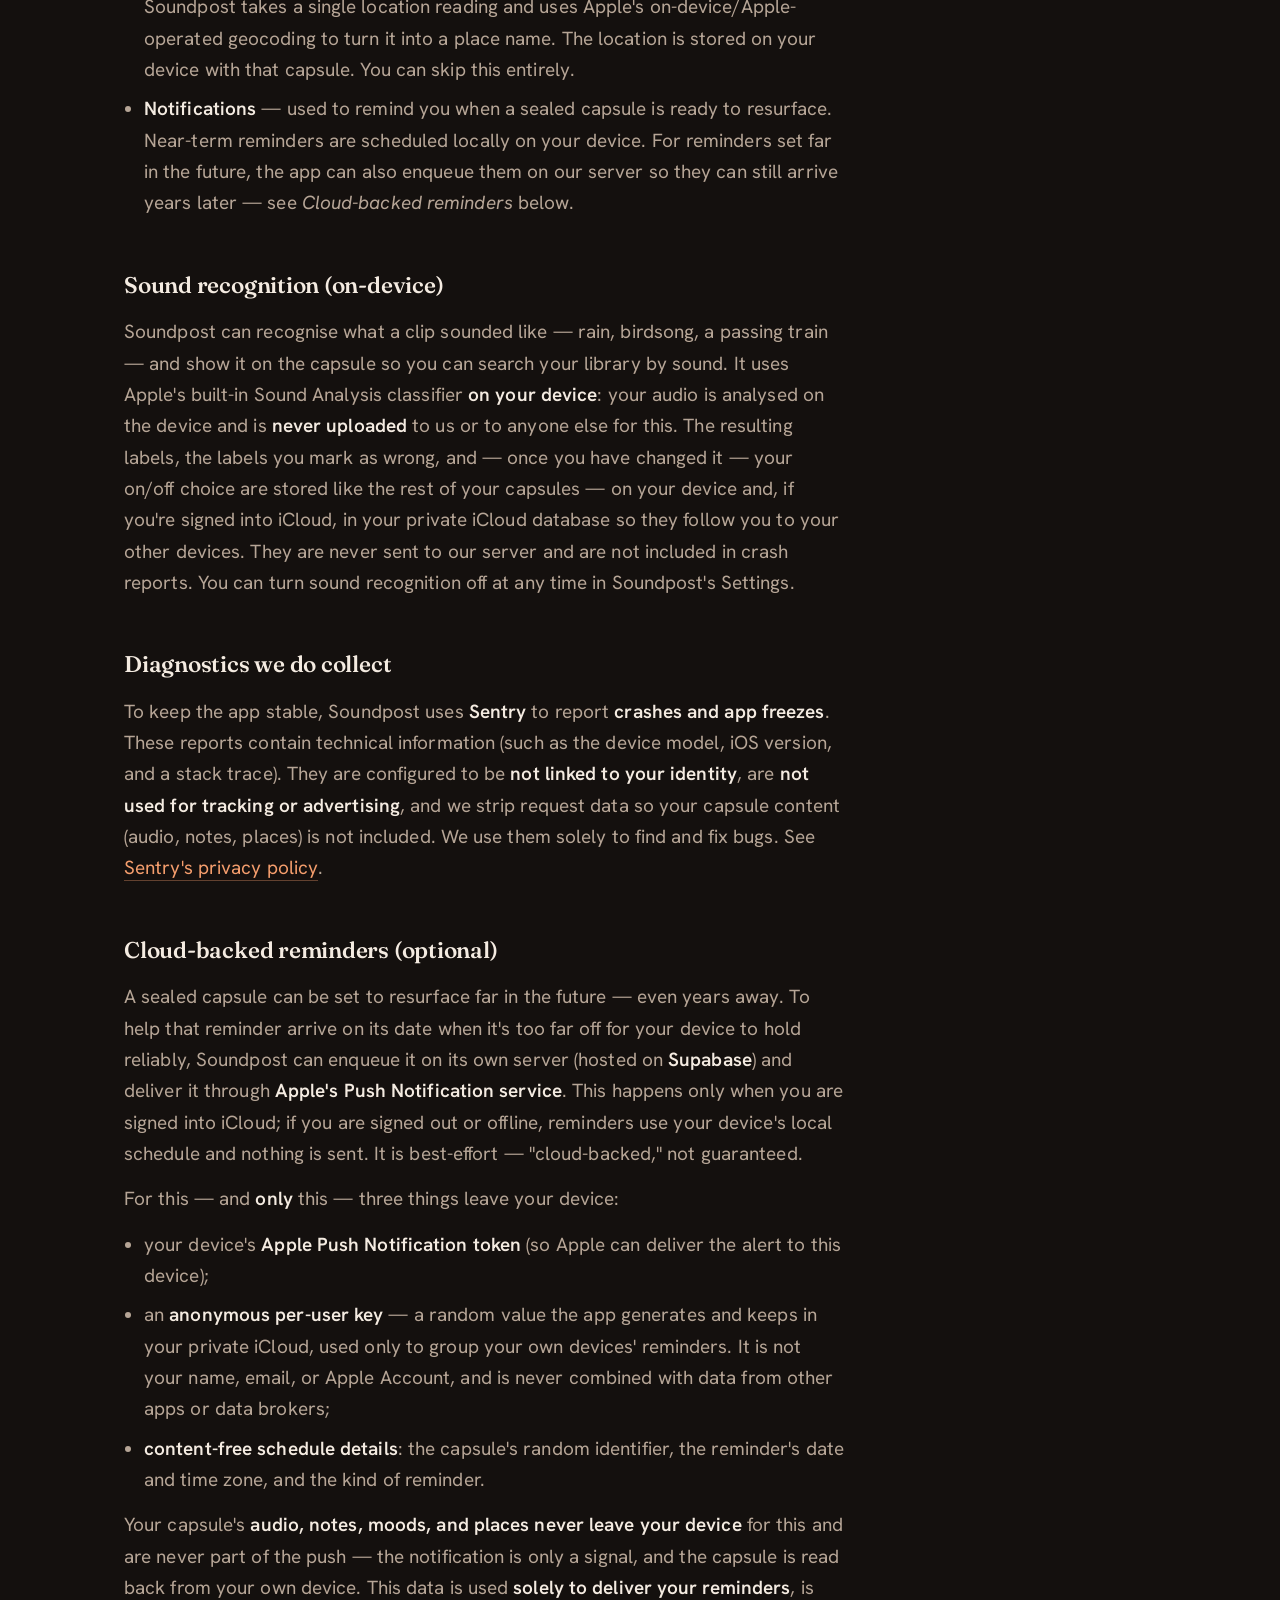
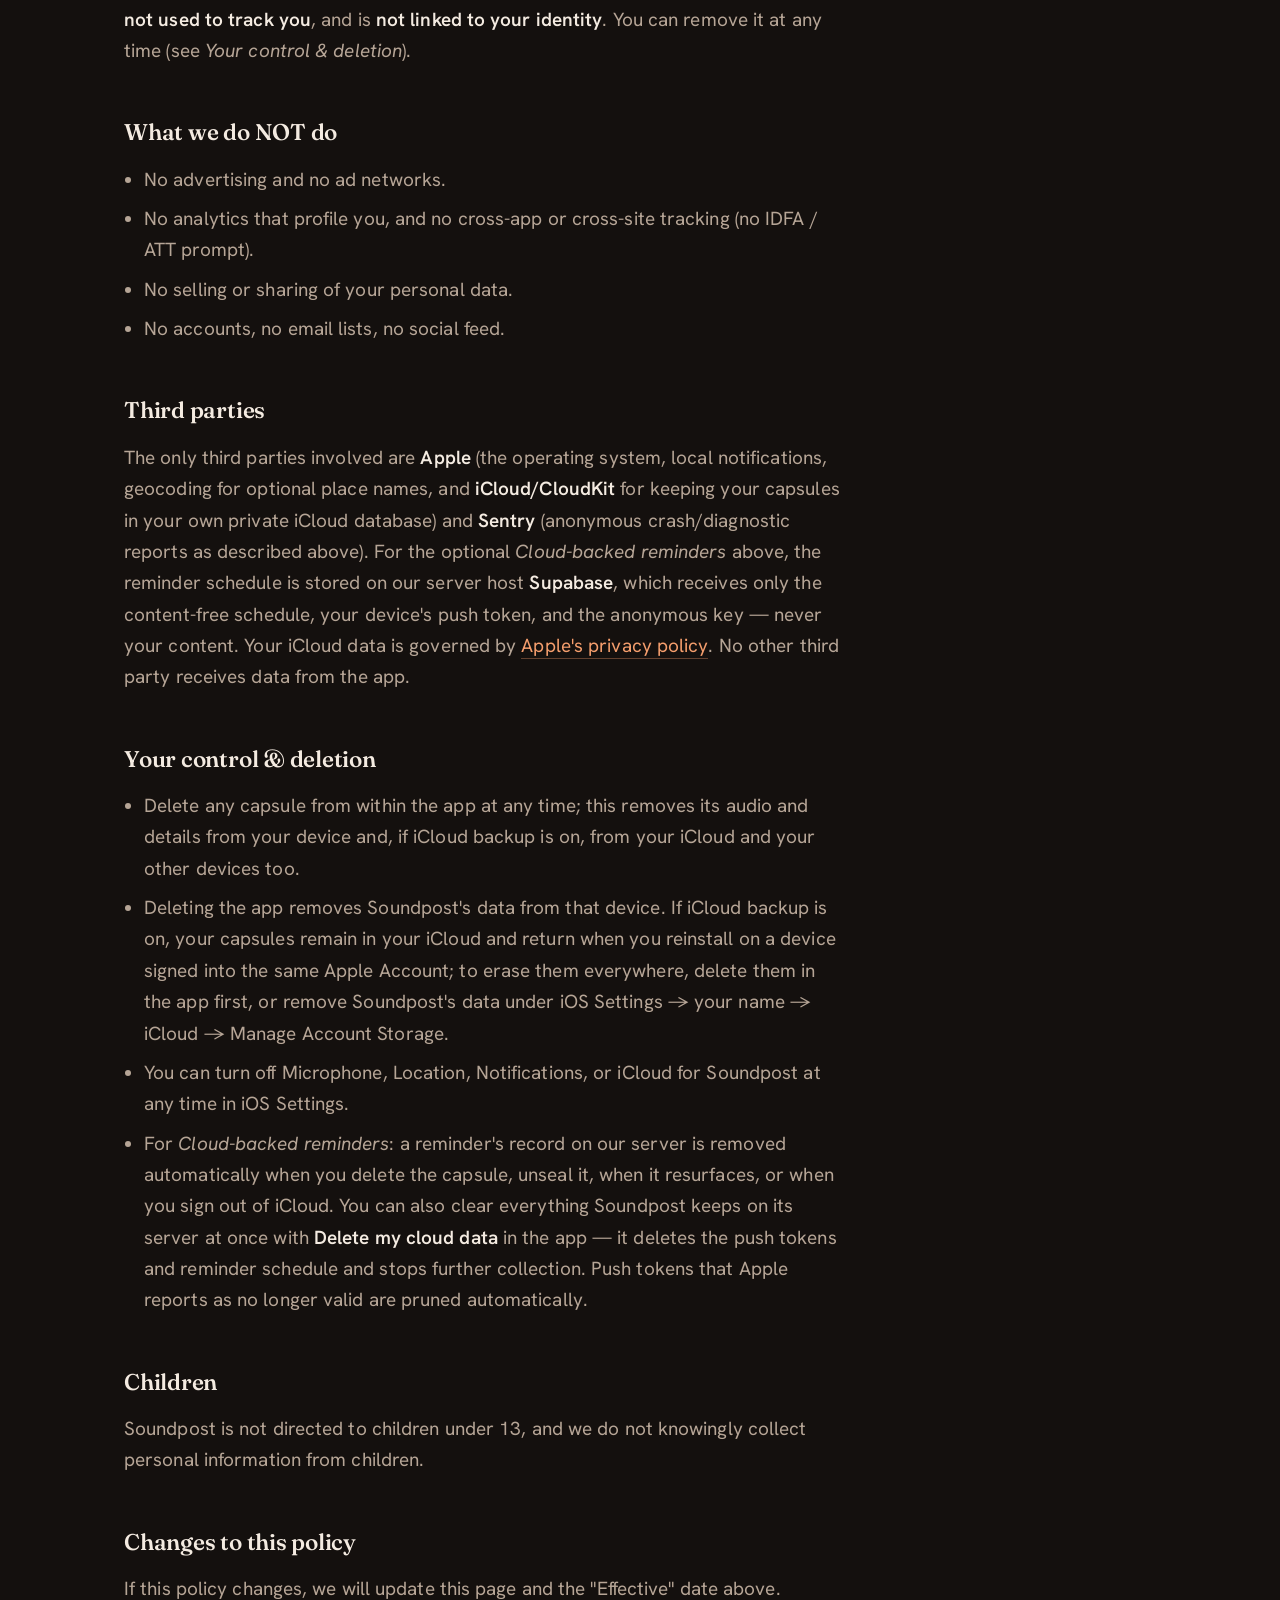
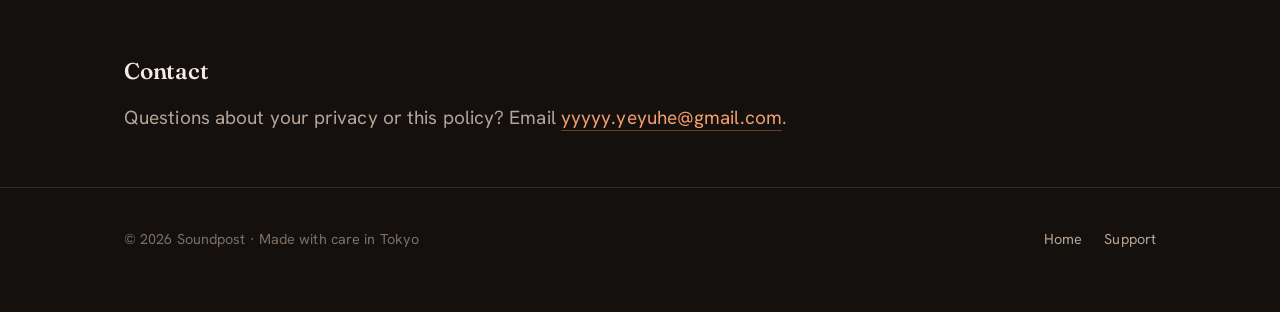
==== commit 7b239c56: "The site describes the app on the App Store, not the one planned in June The landing page still said" ====
--- a/privacy.html
+++ b/privacy.html
@@ -30,7 +30,7 @@
 <main class="legal">
   <div class="wrap">
     <h1 class="ph">Privacy Policy</h1>
-    <p class="meta">Soundpost · Effective 22 June 2026</p>
+    <p class="meta">Soundpost · Effective 16 September 2026</p>
 
     <div class="prose">
       <div class="callout">
@@ -40,7 +40,8 @@
         create, we do not track you, and we never receive, sell, or share your content — your audio, notes,
         moods, and places never leave your device for us. The only data that reaches a server of ours is what's
         needed to deliver a far-future reminder you've sealed — a <strong>content-free signal</strong>, never
-        your content (see <em>Cloud-backed reminders</em> below) — plus anonymous crash reports.
+        your content (see <em>Cloud-backed reminders</em> below) — plus anonymous crash reports. Recognising what a
+        clip sounded like happens <strong>entirely on your device</strong>.
       </div>
 
       <h2>Who we are</h2>
@@ -55,6 +56,8 @@
         <li><strong>Moods, one-line notes, dates, and waveform data</strong> for each capsule.</li>
         <li><strong>Place tags</strong> (an optional, approximate location and place name) when you choose to add one.</li>
         <li><strong>Your "seal" dates</strong> for capsules you choose to hide until the future.</li>
+        <li><strong>Sound labels</strong> the app recognised on your device (for example "rain"), any label you
+        told it was wrong, and whether you have turned sound recognition on or off.</li>
       </ul>
       <p>We run no server that receives or stores this content. If you are signed into iCloud, the app uses
       <strong>Apple's iCloud (CloudKit)</strong> to keep your capsules in your <strong>private iCloud
@@ -76,6 +79,15 @@
         can also enqueue them on our server so they can still arrive years later — see
         <em>Cloud-backed reminders</em> below.</li>
       </ul>
+
+      <h2>Sound recognition (on-device)</h2>
+      <p>Soundpost can recognise what a clip sounded like — rain, birdsong, a passing train — and show it on the
+      capsule so you can search your library by sound. It uses Apple's built-in Sound Analysis classifier
+      <strong>on your device</strong>: your audio is analysed on the device and is <strong>never uploaded</strong>
+      to us or to anyone else for this. The resulting labels, the labels you mark as wrong, and — once you have changed it — your on/off choice
+      are stored like the rest of your capsules — on your device and, if you're signed into iCloud, in your
+      private iCloud database so they follow you to your other devices. They are never sent to our server and are
+      not included in crash reports. You can turn sound recognition off at any time in Soundpost's Settings.</p>
 
       <h2>Diagnostics we do collect</h2>
       <p>To keep the app stable, Soundpost uses <strong>Sentry</strong> to report <strong>crashes and app
@@ -146,8 +158,7 @@
       from children.</p>
 
       <h2>Changes to this policy</h2>
-      <p>If this policy changes, we will update this page and the "Effective" date above. Material changes will be
-      reflected here before they take effect.</p>
+      <p>If this policy changes, we will update this page and the "Effective" date above.</p>
 
       <h2>Contact</h2>
       <p>Questions about your privacy or this policy? Email
